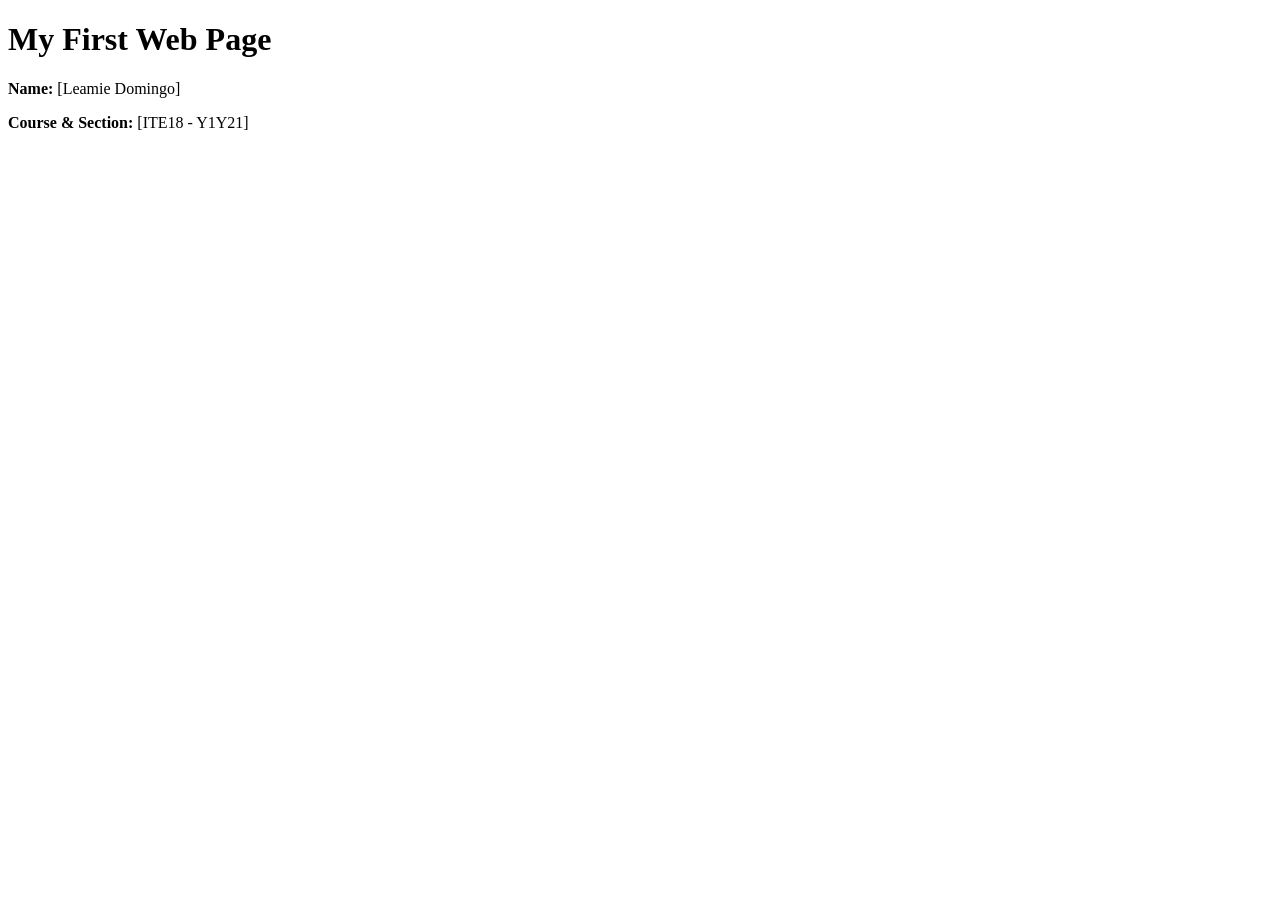
==== index.html @ 73deb9a3 "Initial html page" ====
<!DOCTYPE html>
<html>
<head>
    <title>ITE18</title>
</head>
<body>
    <h1>My First Web Page</h1>
    <p><strong>Name:</strong> [Leamie Domingo]</p>
    <p><strong>Course & Section:</strong> [ITE18 - Y1Y21]</p>
</body>
</html>
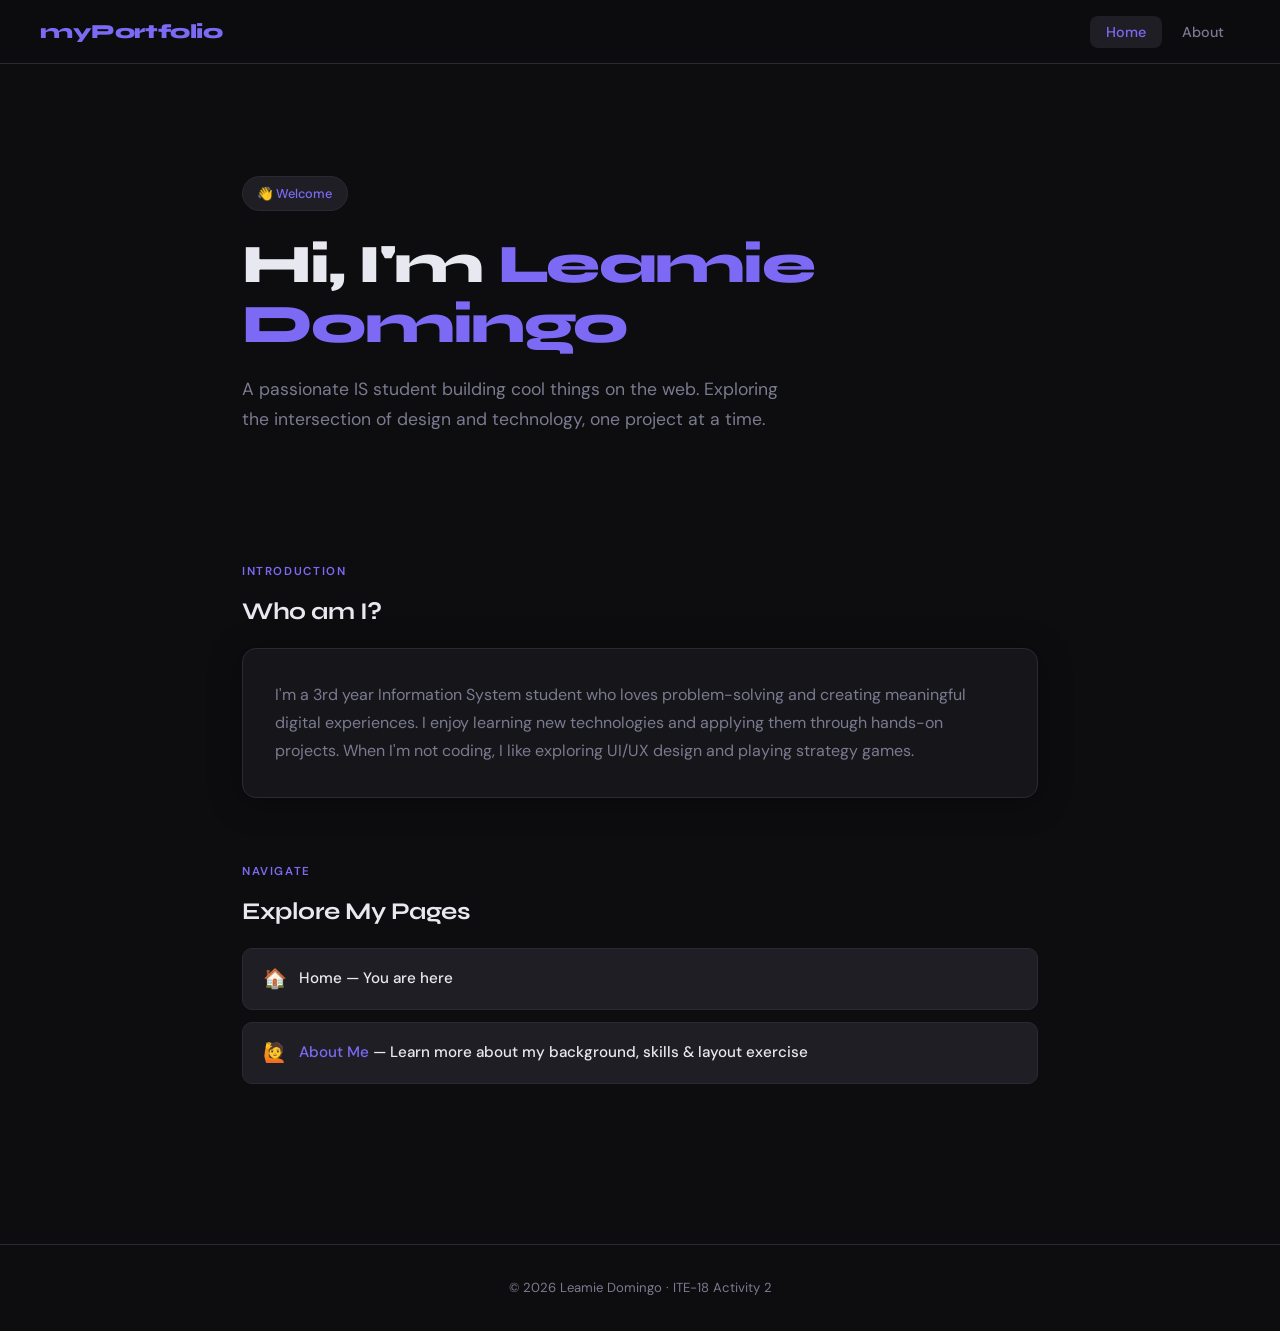
==== commit 59c5f720: "Add about.html and style.css" ====
--- a/index.html
+++ b/index.html
@@ -1,11 +1,69 @@
 <!DOCTYPE html>
-<html>
+<html lang="en">
 <head>
-    <title>ITE18</title>
+  <meta charset="UTF-8" />
+  <meta name="viewport" content="width=device-width, initial-scale=1.0" />
+  <title>My Portfolio — Home</title>
+  <link rel="stylesheet" href="style.css" />
 </head>
 <body>
-    <h1>My First Web Page</h1>
-    <p><strong>Name:</strong> [Leamie Domingo]</p>
-    <p><strong>Course & Section:</strong> [ITE18 - Y1Y21]</p>
+
+  <!-- NAVIGATION BAR -->
+  <nav>
+    <a href="index.html" class="nav-logo">myPortfolio</a>
+    <ul class="nav-links">
+      <li><a href="index.html" class="active">Home</a></li>
+      <li><a href="about.html">About</a></li>
+    </ul>
+  </nav>
+
+  <main>
+
+    <!-- HERO SECTION -->
+    <section class="hero">
+      <span class="badge">👋 Welcome</span>
+      <h1>Hi, I'm <span>Leamie Domingo</span></h1>
+      <p>
+        A passionate IS student building cool things on the web.
+        Exploring the intersection of design and technology, one project at a time.
+      </p>
+    </section>
+
+    <!-- INTRODUCTION CARD -->
+    <section>
+      <span class="section-label">Introduction</span>
+      <h2>Who am I?</h2>
+      <div class="card">
+        <p>
+          I'm a 3rd year Information System student who loves problem-solving
+          and creating meaningful digital experiences. I enjoy learning new technologies
+          and applying them through hands-on projects. When I'm not coding, I like
+          exploring UI/UX design and playing strategy games.
+        </p>
+      </div>
+    </section>
+
+    <!-- QUICK LINKS SECTION -->
+    <section>
+      <span class="section-label">Navigate</span>
+      <h2>Explore My Pages</h2>
+      <ul class="skills-list">
+        <li>
+          <span class="skill-icon">🏠</span>
+          <span>Home — You are here</span>
+        </li>
+        <li>
+          <span class="skill-icon">🙋</span>
+          <span><a href="about.html" style="color:var(--accent); text-decoration:none;">About Me</a> — Learn more about my background, skills &amp; layout exercise</span>
+        </li>
+      </ul>
+    </section>
+
+  </main>
+
+  <footer>
+    <p>&copy; 2026 Leamie Domingo · ITE-18 Activity 2</p>
+  </footer>
+
 </body>
-</html>+</html>
--- a/style.css
+++ b/style.css
@@ -0,0 +1,329 @@
+@import url('https://fonts.googleapis.com/css2?family=Syne:wght@400;600;700;800&family=DM+Sans:ital,wght@0,300;0,400;0,500;1,300&display=swap');
+
+/* ===== CSS VARIABLES ===== */
+:root {
+  --bg: #0d0d0f;
+  --surface: #16161a;
+  --surface2: #1e1e24;
+  --border: #2a2a35;
+  --accent: #7c6af5;
+  --accent2: #f0a04b;
+  --accent3: #4bc9a0;
+  --text: #e8e8f0;
+  --text-muted: #7a7a90;
+  --radius: 14px;
+  --nav-h: 64px;
+
+  --box1: #7c6af5;
+  --box2: #f0a04b;
+  --box3: #4bc9a0;
+  --box4: #e05a7a;
+  --box5: #5ab4e0;
+  --box6: #c0e04b;
+}
+
+/* ===== RESET ===== */
+*, *::before, *::after {
+  box-sizing: border-box;
+  margin: 0;
+  padding: 0;
+}
+
+html { scroll-behavior: smooth; }
+
+body {
+  font-family: 'DM Sans', sans-serif;
+  background-color: var(--bg);
+  color: var(--text);
+  font-size: 16px;
+  line-height: 1.7;
+  min-height: 100vh;
+}
+
+/* ===== NAVBAR ===== */
+nav {
+  position: sticky;
+  top: 0;
+  z-index: 100;
+  height: var(--nav-h);
+  background: rgba(13, 13, 15, 0.85);
+  backdrop-filter: blur(14px);
+  -webkit-backdrop-filter: blur(14px);
+  border-bottom: 1px solid var(--border);
+  display: flex;
+  align-items: center;
+  justify-content: space-between;
+  padding: 0 2.5rem;
+}
+
+.nav-logo {
+  font-family: 'Syne', sans-serif;
+  font-weight: 800;
+  font-size: 1.25rem;
+  color: var(--accent);
+  letter-spacing: -0.02em;
+  text-decoration: none;
+}
+
+.nav-links {
+  display: flex;
+  gap: 0.25rem;
+  list-style: none;
+}
+
+.nav-links a {
+  font-family: 'DM Sans', sans-serif;
+  font-size: 0.9rem;
+  font-weight: 500;
+  color: var(--text-muted);
+  text-decoration: none;
+  padding: 0.45rem 1rem;
+  border-radius: 8px;
+  transition: color 0.2s, background 0.2s;
+  position: relative;
+}
+
+.nav-links a:hover,
+.nav-links a.active {
+  color: var(--text);
+  background: var(--surface2);
+}
+
+.nav-links a.active {
+  color: var(--accent);
+}
+
+/* ===== MAIN LAYOUT ===== */
+main {
+  max-width: 860px;
+  margin: 0 auto;
+  padding: 4rem 2rem 6rem;
+}
+
+/* ===== SECTIONS ===== */
+section {
+  margin-bottom: 4rem;
+  animation: fadeUp 0.6s ease both;
+}
+
+section:nth-child(2) { animation-delay: 0.1s; }
+section:nth-child(3) { animation-delay: 0.2s; }
+
+@keyframes fadeUp {
+  from { opacity: 0; transform: translateY(24px); }
+  to   { opacity: 1; transform: translateY(0); }
+}
+
+/* ===== HEADINGS ===== */
+h1, h2, h3 {
+  font-family: 'Syne', sans-serif;
+}
+
+h1 {
+  font-size: clamp(2.2rem, 6vw, 3.4rem);
+  font-weight: 800;
+  line-height: 1.1;
+  letter-spacing: -0.03em;
+  margin-bottom: 1.25rem;
+}
+
+h1 span {
+  color: var(--accent);
+}
+
+h2 {
+  font-size: 1.5rem;
+  font-weight: 700;
+  margin-bottom: 1rem;
+  color: var(--text);
+  letter-spacing: -0.02em;
+}
+
+.section-label {
+  font-size: 0.72rem;
+  font-weight: 600;
+  letter-spacing: 0.14em;
+  text-transform: uppercase;
+  color: var(--accent);
+  margin-bottom: 0.6rem;
+  display: block;
+}
+
+/* ===== HERO (index.html) ===== */
+.hero {
+  padding: 3rem 0 2rem;
+}
+
+.hero p {
+  font-size: 1.1rem;
+  color: var(--text-muted);
+  max-width: 540px;
+  margin-bottom: 2rem;
+}
+
+.badge {
+  display: inline-block;
+  padding: 0.35rem 0.9rem;
+  background: var(--surface2);
+  border: 1px solid var(--border);
+  border-radius: 999px;
+  font-size: 0.8rem;
+  color: var(--accent);
+  font-weight: 500;
+  margin-bottom: 1.5rem;
+}
+
+/* ===== CARD ===== */
+.card {
+  background: var(--surface);
+  border: 1px solid var(--border);
+  border-radius: var(--radius);
+  padding: 2rem;
+  box-shadow: 0 4px 32px rgba(0,0,0,0.35);
+  transition: transform 0.25s, box-shadow 0.25s;
+}
+
+.card:hover {
+  transform: translateY(-4px);
+  box-shadow: 0 12px 48px rgba(124,106,245,0.18);
+}
+
+.card p {
+  color: var(--text-muted);
+  font-size: 1rem;
+  line-height: 1.75;
+}
+
+/* ===== SKILLS LIST ===== */
+.skills-list {
+  list-style: none;
+  display: flex;
+  flex-direction: column;
+  gap: 0.75rem;
+  margin-top: 0.5rem;
+}
+
+.skills-list li {
+  display: flex;
+  align-items: center;
+  gap: 0.75rem;
+  background: var(--surface2);
+  border: 1px solid var(--border);
+  border-radius: 10px;
+  padding: 0.85rem 1.25rem;
+  font-size: 0.95rem;
+  font-weight: 500;
+  transition: background 0.2s, border-color 0.2s, transform 0.2s;
+}
+
+.skills-list li:hover {
+  background: var(--surface);
+  border-color: var(--accent);
+  transform: translateX(6px);
+}
+
+.skill-icon {
+  font-size: 1.2rem;
+  flex-shrink: 0;
+}
+
+/* ===== ABOUT PAGE - ABOUT ME ===== */
+.about-bio {
+  font-size: 1.05rem;
+  color: var(--text-muted);
+  line-height: 1.8;
+}
+
+/* ===== LAYOUT EXERCISE SECTION ===== */
+#layout-exercise {
+  text-align: center;
+}
+
+#layout-exercise h2 {
+  text-align: center;
+  font-size: 1.6rem;
+  margin-bottom: 0.4rem;
+}
+
+#layout-exercise .section-label {
+  display: block;
+  text-align: center;
+}
+
+.box-container {
+  display: flex;
+  flex-wrap: wrap;
+  gap: 1rem;
+  justify-content: center;
+  align-items: stretch;
+  background: var(--surface);
+  border: 1px solid var(--border);
+  border-radius: var(--radius);
+  padding: 1.5rem;
+  margin-top: 1.5rem;
+  box-shadow: 0 4px 32px rgba(0,0,0,0.3);
+  overflow: hidden; /* no scrollbar */
+}
+
+.box {
+  width: calc(33.333% - 0.75rem);
+  min-width: 100px;
+  aspect-ratio: 1 / 1;
+  border-radius: 12px;
+  display: flex;
+  align-items: center;
+  justify-content: center;
+  font-family: 'Syne', sans-serif;
+  font-size: 1.8rem;
+  font-weight: 800;
+  color: rgba(255,255,255,0.9);
+  box-shadow: 0 6px 24px rgba(0,0,0,0.3);
+  cursor: pointer;
+  transition: transform 0.22s, box-shadow 0.22s, filter 0.22s;
+  position: relative;
+  overflow: hidden;
+}
+
+.box::after {
+  content: '';
+  position: absolute;
+  inset: 0;
+  background: rgba(255,255,255,0.07);
+  opacity: 0;
+  transition: opacity 0.2s;
+  border-radius: inherit;
+}
+
+.box:hover {
+  transform: scale(1.07);
+  box-shadow: 0 16px 40px rgba(0,0,0,0.45);
+  filter: brightness(1.12);
+}
+
+.box:hover::after { opacity: 1; }
+
+.box-1 { background: var(--box1); }
+.box-2 { background: var(--box2); }
+.box-3 { background: var(--box3); }
+.box-4 { background: var(--box4); }
+.box-5 { background: var(--box5); }
+.box-6 { background: var(--box6); color: rgba(0,0,0,0.7); }
+
+/* ===== FOOTER ===== */
+footer {
+  text-align: center;
+  padding: 2rem;
+  color: var(--text-muted);
+  font-size: 0.82rem;
+  border-top: 1px solid var(--border);
+}
+
+/* ===== RESPONSIVE ===== */
+@media (max-width: 600px) {
+  nav { padding: 0 1.25rem; }
+  main { padding: 2.5rem 1.25rem 4rem; }
+
+  .box {
+    width: calc(50% - 0.5rem);
+  }
+}
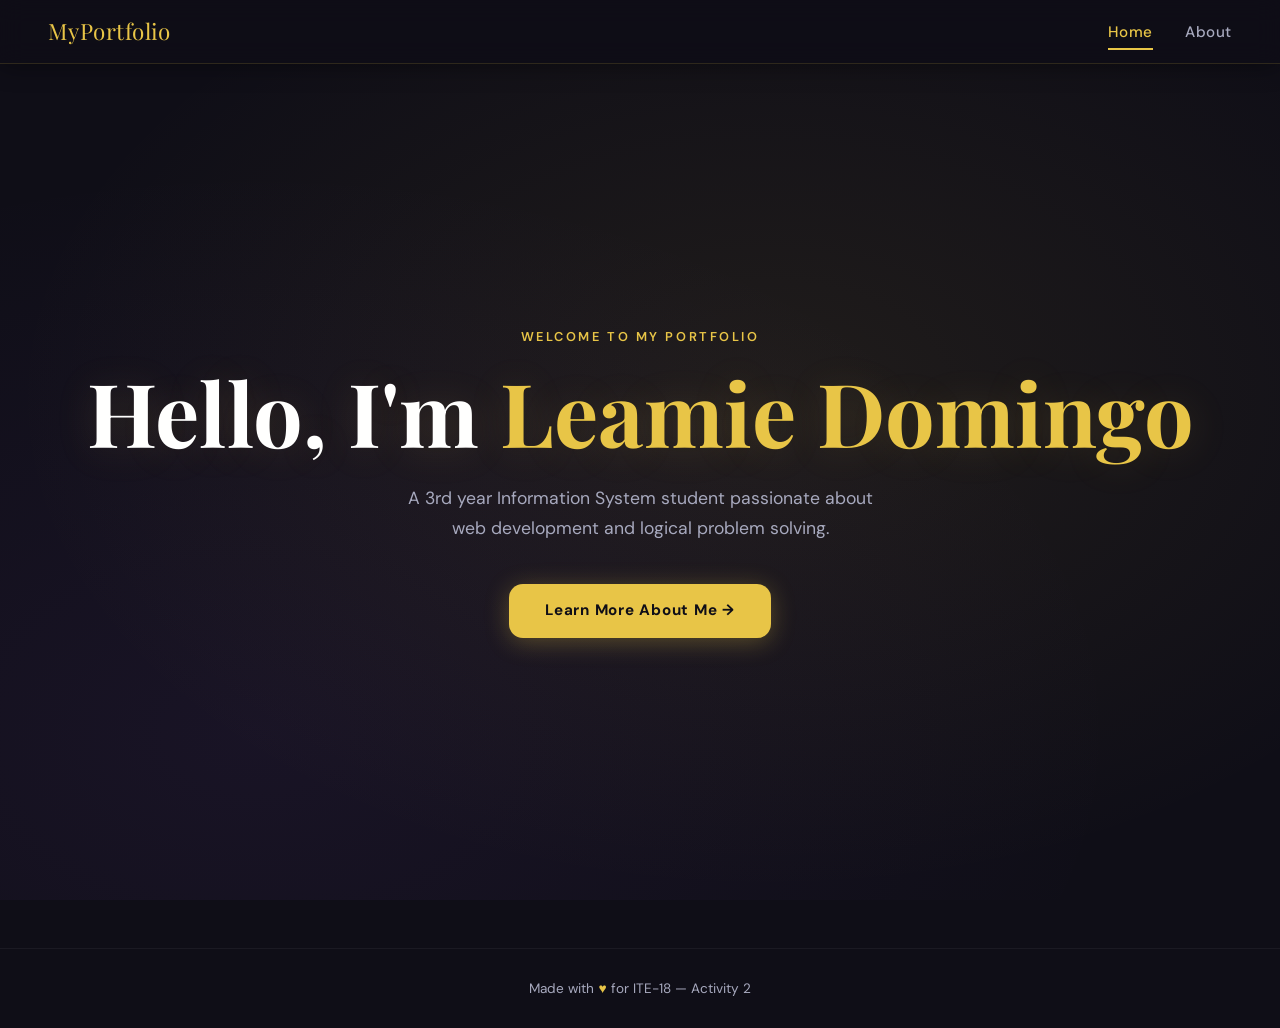
==== commit 76ceb8f7: "Add about.html and style.css" ====
--- a/index.html
+++ b/index.html
@@ -3,66 +3,33 @@
 <head>
   <meta charset="UTF-8" />
   <meta name="viewport" content="width=device-width, initial-scale=1.0" />
-  <title>My Portfolio — Home</title>
+  <title>My Portfolio | Home</title>
   <link rel="stylesheet" href="style.css" />
 </head>
 <body>
 
-  <!-- NAVIGATION BAR -->
+  <!-- NAVIGATION -->
   <nav>
-    <a href="index.html" class="nav-logo">myPortfolio</a>
+    <a href="index.html" class="nav-logo">MyPortfolio</a>
     <ul class="nav-links">
       <li><a href="index.html" class="active">Home</a></li>
       <li><a href="about.html">About</a></li>
     </ul>
   </nav>
 
-  <main>
+  <!-- HERO -->
+  <section class="hero">
+    <p class="hero-eyebrow">Welcome to my portfolio</p>
+    <h1>Hello, I'm <span>Leamie Domingo</span></h1>
+    <p class="hero-subtitle">
+      A 3rd year Information System student passionate about web development and logical problem solving.
+    </p>
+    <a href="about.html" class="hero-btn">Learn More About Me →</a>
+  </section>
 
-    <!-- HERO SECTION -->
-    <section class="hero">
-      <span class="badge">👋 Welcome</span>
-      <h1>Hi, I'm <span>Leamie Domingo</span></h1>
-      <p>
-        A passionate IS student building cool things on the web.
-        Exploring the intersection of design and technology, one project at a time.
-      </p>
-    </section>
-
-    <!-- INTRODUCTION CARD -->
-    <section>
-      <span class="section-label">Introduction</span>
-      <h2>Who am I?</h2>
-      <div class="card">
-        <p>
-          I'm a 3rd year Information System student who loves problem-solving
-          and creating meaningful digital experiences. I enjoy learning new technologies
-          and applying them through hands-on projects. When I'm not coding, I like
-          exploring UI/UX design and playing strategy games.
-        </p>
-      </div>
-    </section>
-
-    <!-- QUICK LINKS SECTION -->
-    <section>
-      <span class="section-label">Navigate</span>
-      <h2>Explore My Pages</h2>
-      <ul class="skills-list">
-        <li>
-          <span class="skill-icon">🏠</span>
-          <span>Home — You are here</span>
-        </li>
-        <li>
-          <span class="skill-icon">🙋</span>
-          <span><a href="about.html" style="color:var(--accent); text-decoration:none;">About Me</a> — Learn more about my background, skills &amp; layout exercise</span>
-        </li>
-      </ul>
-    </section>
-
-  </main>
-
+  <!-- FOOTER -->
   <footer>
-    <p>&copy; 2026 Leamie Domingo · ITE-18 Activity 2</p>
+    <p>Made with <span>♥</span> for ITE-18 &mdash; Activity 2</p>
   </footer>
 
 </body>
--- a/style.css
+++ b/style.css
@@ -1,285 +1,278 @@
-@import url('https://fonts.googleapis.com/css2?family=Syne:wght@400;600;700;800&family=DM+Sans:ital,wght@0,300;0,400;0,500;1,300&display=swap');
-
 /* ===== CSS VARIABLES ===== */
+@import url('https://fonts.googleapis.com/css2?family=Playfair+Display:wght@700&family=DM+Sans:wght@400;500;600&display=swap');
+
 :root {
-  --bg: #0d0d0f;
-  --surface: #16161a;
-  --surface2: #1e1e24;
-  --border: #2a2a35;
-  --accent: #7c6af5;
-  --accent2: #f0a04b;
-  --accent3: #4bc9a0;
-  --text: #e8e8f0;
-  --text-muted: #7a7a90;
+  --bg-primary: #0f0e17;
+  --bg-secondary: #1a1830;
+  --accent: #e8c547;
+  --accent-soft: #f5e199;
+  --text-main: #fffffe;
+  --text-muted: #a7a9be;
+  --box1: #e63946;
+  --box2: #f4a261;
+  --box3: #2a9d8f;
+  --box4: #457b9d;
+  --box5: #9b5de5;
+  --box6: #e8c547;
   --radius: 14px;
-  --nav-h: 64px;
-
-  --box1: #7c6af5;
-  --box2: #f0a04b;
-  --box3: #4bc9a0;
-  --box4: #e05a7a;
-  --box5: #5ab4e0;
-  --box6: #c0e04b;
-}
-
-/* ===== RESET ===== */
+  --shadow: 0 8px 32px rgba(0,0,0,0.45);
+  --nav-height: 64px;
+}
+
+/* ===== RESET & BASE ===== */
 *, *::before, *::after {
   box-sizing: border-box;
   margin: 0;
   padding: 0;
 }
 
-html { scroll-behavior: smooth; }
+html {
+  scroll-behavior: smooth;
+}
 
 body {
   font-family: 'DM Sans', sans-serif;
-  background-color: var(--bg);
-  color: var(--text);
+  background-color: var(--bg-primary);
+  color: var(--text-main);
+  min-height: 100vh;
   font-size: 16px;
   line-height: 1.7;
-  min-height: 100vh;
-}
-
-/* ===== NAVBAR ===== */
+}
+
+/* ===== NAVIGATION ===== */
 nav {
+  display: flex;
+  align-items: center;
+  justify-content: space-between;
+  padding: 0 48px;
+  height: var(--nav-height);
+  background: rgba(15, 14, 23, 0.85);
+  backdrop-filter: blur(12px);
+  -webkit-backdrop-filter: blur(12px);
+  border-bottom: 1px solid rgba(232, 197, 71, 0.15);
   position: sticky;
   top: 0;
   z-index: 100;
-  height: var(--nav-h);
-  background: rgba(13, 13, 15, 0.85);
-  backdrop-filter: blur(14px);
-  -webkit-backdrop-filter: blur(14px);
-  border-bottom: 1px solid var(--border);
-  display: flex;
-  align-items: center;
-  justify-content: space-between;
-  padding: 0 2.5rem;
+  box-shadow: 0 2px 24px rgba(0,0,0,0.4);
 }
 
 .nav-logo {
-  font-family: 'Syne', sans-serif;
-  font-weight: 800;
-  font-size: 1.25rem;
-  color: var(--accent);
-  letter-spacing: -0.02em;
+  font-family: 'Playfair Display', serif;
+  font-size: 1.4rem;
+  color: var(--accent);
+  letter-spacing: 0.02em;
   text-decoration: none;
 }
 
 .nav-links {
   display: flex;
-  gap: 0.25rem;
+  gap: 32px;
   list-style: none;
 }
 
 .nav-links a {
-  font-family: 'DM Sans', sans-serif;
-  font-size: 0.9rem;
+  text-decoration: none;
+  color: var(--text-muted);
+  font-size: 0.95rem;
   font-weight: 500;
-  color: var(--text-muted);
-  text-decoration: none;
-  padding: 0.45rem 1rem;
-  border-radius: 8px;
-  transition: color 0.2s, background 0.2s;
-  position: relative;
+  letter-spacing: 0.04em;
+  padding: 6px 0;
+  border-bottom: 2px solid transparent;
+  transition: color 0.25s, border-color 0.25s;
 }
 
 .nav-links a:hover,
 .nav-links a.active {
-  color: var(--text);
-  background: var(--surface2);
-}
-
-.nav-links a.active {
-  color: var(--accent);
-}
-
-/* ===== MAIN LAYOUT ===== */
+  color: var(--accent);
+  border-bottom-color: var(--accent);
+}
+
+/* ===== HERO SECTION (index.html) ===== */
+.hero {
+  display: flex;
+  flex-direction: column;
+  align-items: center;
+  justify-content: center;
+  min-height: calc(100vh - var(--nav-height));
+  text-align: center;
+  padding: 60px 24px;
+  background: radial-gradient(ellipse at 60% 40%, rgba(232,197,71,0.08) 0%, transparent 70%),
+              radial-gradient(ellipse at 20% 80%, rgba(155,93,229,0.07) 0%, transparent 60%);
+}
+
+.hero-eyebrow {
+  font-size: 0.8rem;
+  letter-spacing: 0.2em;
+  text-transform: uppercase;
+  color: var(--accent);
+  margin-bottom: 16px;
+  font-weight: 600;
+}
+
+.hero h1 {
+  font-family: 'Playfair Display', serif;
+  font-size: clamp(2.8rem, 7vw, 5.5rem);
+  line-height: 1.1;
+  color: var(--text-main);
+  margin-bottom: 24px;
+  text-shadow: 0 2px 40px rgba(232,197,71,0.15);
+}
+
+.hero h1 span {
+  color: var(--accent);
+}
+
+.hero-subtitle {
+  font-size: 1.1rem;
+  color: var(--text-muted);
+  max-width: 480px;
+  margin-bottom: 40px;
+}
+
+.hero-btn {
+  display: inline-block;
+  padding: 14px 36px;
+  background: var(--accent);
+  color: var(--bg-primary);
+  font-family: 'DM Sans', sans-serif;
+  font-weight: 700;
+  font-size: 0.95rem;
+  border-radius: var(--radius);
+  text-decoration: none;
+  letter-spacing: 0.05em;
+  box-shadow: 0 4px 24px rgba(232,197,71,0.3);
+  transition: transform 0.2s, box-shadow 0.2s, background 0.2s;
+}
+
+.hero-btn:hover {
+  transform: translateY(-3px);
+  box-shadow: 0 8px 32px rgba(232,197,71,0.45);
+  background: var(--accent-soft);
+}
+
+/* ===== MAIN CONTENT WRAPPER ===== */
 main {
   max-width: 860px;
   margin: 0 auto;
-  padding: 4rem 2rem 6rem;
-}
-
-/* ===== SECTIONS ===== */
-section {
-  margin-bottom: 4rem;
-  animation: fadeUp 0.6s ease both;
-}
-
-section:nth-child(2) { animation-delay: 0.1s; }
-section:nth-child(3) { animation-delay: 0.2s; }
-
-@keyframes fadeUp {
-  from { opacity: 0; transform: translateY(24px); }
-  to   { opacity: 1; transform: translateY(0); }
-}
-
-/* ===== HEADINGS ===== */
-h1, h2, h3 {
-  font-family: 'Syne', sans-serif;
-}
-
-h1 {
-  font-size: clamp(2.2rem, 6vw, 3.4rem);
-  font-weight: 800;
-  line-height: 1.1;
-  letter-spacing: -0.03em;
-  margin-bottom: 1.25rem;
-}
-
-h1 span {
-  color: var(--accent);
-}
-
-h2 {
-  font-size: 1.5rem;
-  font-weight: 700;
-  margin-bottom: 1rem;
-  color: var(--text);
-  letter-spacing: -0.02em;
-}
-
-.section-label {
-  font-size: 0.72rem;
-  font-weight: 600;
-  letter-spacing: 0.14em;
-  text-transform: uppercase;
-  color: var(--accent);
-  margin-bottom: 0.6rem;
-  display: block;
-}
-
-/* ===== HERO (index.html) ===== */
-.hero {
-  padding: 3rem 0 2rem;
-}
-
-.hero p {
-  font-size: 1.1rem;
-  color: var(--text-muted);
-  max-width: 540px;
-  margin-bottom: 2rem;
-}
-
-.badge {
-  display: inline-block;
-  padding: 0.35rem 0.9rem;
-  background: var(--surface2);
-  border: 1px solid var(--border);
-  border-radius: 999px;
-  font-size: 0.8rem;
-  color: var(--accent);
-  font-weight: 500;
-  margin-bottom: 1.5rem;
-}
-
-/* ===== CARD ===== */
-.card {
-  background: var(--surface);
-  border: 1px solid var(--border);
-  border-radius: var(--radius);
-  padding: 2rem;
-  box-shadow: 0 4px 32px rgba(0,0,0,0.35);
-  transition: transform 0.25s, box-shadow 0.25s;
-}
-
-.card:hover {
-  transform: translateY(-4px);
-  box-shadow: 0 12px 48px rgba(124,106,245,0.18);
-}
-
-.card p {
-  color: var(--text-muted);
-  font-size: 1rem;
-  line-height: 1.75;
+  padding: 64px 24px 80px;
+}
+
+/* ===== SECTION HEADINGS ===== */
+.section-title {
+  font-family: 'Playfair Display', serif;
+  font-size: 2rem;
+  color: var(--text-main);
+  margin-bottom: 8px;
+}
+
+.section-divider {
+  width: 48px;
+  height: 3px;
+  background: var(--accent);
+  border-radius: 2px;
+  margin-bottom: 28px;
+}
+
+/* ===== ABOUT ME SECTION ===== */
+.about-section {
+  margin-bottom: 56px;
+}
+
+.about-section p {
+  color: var(--text-muted);
+  font-size: 1.05rem;
+  max-width: 640px;
+  line-height: 1.8;
 }
 
 /* ===== SKILLS LIST ===== */
+.skills-section {
+  margin-bottom: 64px;
+}
+
 .skills-list {
   list-style: none;
   display: flex;
   flex-direction: column;
-  gap: 0.75rem;
-  margin-top: 0.5rem;
+  gap: 14px;
+  margin-top: 8px;
 }
 
 .skills-list li {
   display: flex;
   align-items: center;
-  gap: 0.75rem;
-  background: var(--surface2);
-  border: 1px solid var(--border);
-  border-radius: 10px;
-  padding: 0.85rem 1.25rem;
-  font-size: 0.95rem;
+  gap: 14px;
+  padding: 16px 20px;
+  background: var(--bg-secondary);
+  border-radius: var(--radius);
+  border: 1px solid rgba(255,255,255,0.05);
+  box-shadow: var(--shadow);
+  font-size: 1rem;
   font-weight: 500;
-  transition: background 0.2s, border-color 0.2s, transform 0.2s;
+  color: var(--text-main);
+  transition: transform 0.2s, box-shadow 0.2s, border-color 0.2s;
 }
 
 .skills-list li:hover {
-  background: var(--surface);
-  border-color: var(--accent);
-  transform: translateX(6px);
+  transform: translateX(8px);
+  box-shadow: 0 8px 32px rgba(232,197,71,0.12);
+  border-color: rgba(232,197,71,0.3);
 }
 
 .skill-icon {
-  font-size: 1.2rem;
-  flex-shrink: 0;
-}
-
-/* ===== ABOUT PAGE - ABOUT ME ===== */
-.about-bio {
-  font-size: 1.05rem;
-  color: var(--text-muted);
-  line-height: 1.8;
+  font-size: 1.3rem;
 }
 
 /* ===== LAYOUT EXERCISE SECTION ===== */
-#layout-exercise {
+.layout-section {
+  margin-top: 16px;
+}
+
+.layout-title {
+  font-family: 'Playfair Display', serif;
+  font-size: 1.9rem;
+  color: var(--text-main);
   text-align: center;
-}
-
-#layout-exercise h2 {
+  margin-bottom: 8px;
+}
+
+.layout-subtitle {
   text-align: center;
-  font-size: 1.6rem;
-  margin-bottom: 0.4rem;
-}
-
-#layout-exercise .section-label {
-  display: block;
-  text-align: center;
-}
-
+  color: var(--text-muted);
+  font-size: 0.9rem;
+  margin-bottom: 28px;
+  letter-spacing: 0.08em;
+  text-transform: uppercase;
+}
+
+/* ===== COLORED BOX CONTAINER ===== */
 .box-container {
   display: flex;
   flex-wrap: wrap;
-  gap: 1rem;
-  justify-content: center;
-  align-items: stretch;
-  background: var(--surface);
-  border: 1px solid var(--border);
+  gap: 14px;
+  padding: 20px;
+  background: var(--bg-secondary);
   border-radius: var(--radius);
-  padding: 1.5rem;
-  margin-top: 1.5rem;
-  box-shadow: 0 4px 32px rgba(0,0,0,0.3);
-  overflow: hidden; /* no scrollbar */
+  border: 1px solid rgba(255,255,255,0.06);
+  box-shadow: var(--shadow);
+  overflow: hidden;
+  height: 280px;
 }
 
 .box {
-  width: calc(33.333% - 0.75rem);
-  min-width: 100px;
-  aspect-ratio: 1 / 1;
-  border-radius: 12px;
+  flex: 1 1 calc(33.333% - 10px);
+  min-width: 0;
+  min-height: 0;
   display: flex;
   align-items: center;
   justify-content: center;
-  font-family: 'Syne', sans-serif;
+  font-family: 'Playfair Display', serif;
   font-size: 1.8rem;
-  font-weight: 800;
-  color: rgba(255,255,255,0.9);
-  box-shadow: 0 6px 24px rgba(0,0,0,0.3);
-  cursor: pointer;
-  transition: transform 0.22s, box-shadow 0.22s, filter 0.22s;
+  color: #fff;
+  border-radius: 10px;
+  box-shadow: 0 4px 18px rgba(0,0,0,0.35);
+  cursor: default;
+  transition: transform 0.25s, box-shadow 0.25s, filter 0.25s;
   position: relative;
   overflow: hidden;
 }
@@ -288,42 +281,39 @@
   content: '';
   position: absolute;
   inset: 0;
-  background: rgba(255,255,255,0.07);
+  background: rgba(255,255,255,0.08);
   opacity: 0;
-  transition: opacity 0.2s;
-  border-radius: inherit;
+  transition: opacity 0.25s;
+  border-radius: 10px;
 }
 
 .box:hover {
-  transform: scale(1.07);
-  box-shadow: 0 16px 40px rgba(0,0,0,0.45);
-  filter: brightness(1.12);
-}
-
-.box:hover::after { opacity: 1; }
+  transform: translateY(-6px) scale(1.04);
+  box-shadow: 0 12px 36px rgba(0,0,0,0.5);
+  filter: brightness(1.1);
+}
+
+.box:hover::after {
+  opacity: 1;
+}
 
 .box-1 { background: var(--box1); }
 .box-2 { background: var(--box2); }
 .box-3 { background: var(--box3); }
 .box-4 { background: var(--box4); }
 .box-5 { background: var(--box5); }
-.box-6 { background: var(--box6); color: rgba(0,0,0,0.7); }
+.box-6 { background: var(--box6); color: var(--bg-primary); }
 
 /* ===== FOOTER ===== */
 footer {
   text-align: center;
-  padding: 2rem;
-  color: var(--text-muted);
-  font-size: 0.82rem;
-  border-top: 1px solid var(--border);
-}
-
-/* ===== RESPONSIVE ===== */
-@media (max-width: 600px) {
-  nav { padding: 0 1.25rem; }
-  main { padding: 2.5rem 1.25rem 4rem; }
-
-  .box {
-    width: calc(50% - 0.5rem);
-  }
-}
+  padding: 28px 24px;
+  color: var(--text-muted);
+  font-size: 0.85rem;
+  border-top: 1px solid rgba(255,255,255,0.05);
+  margin-top: 48px;
+}
+
+footer span {
+  color: var(--accent);
+}
